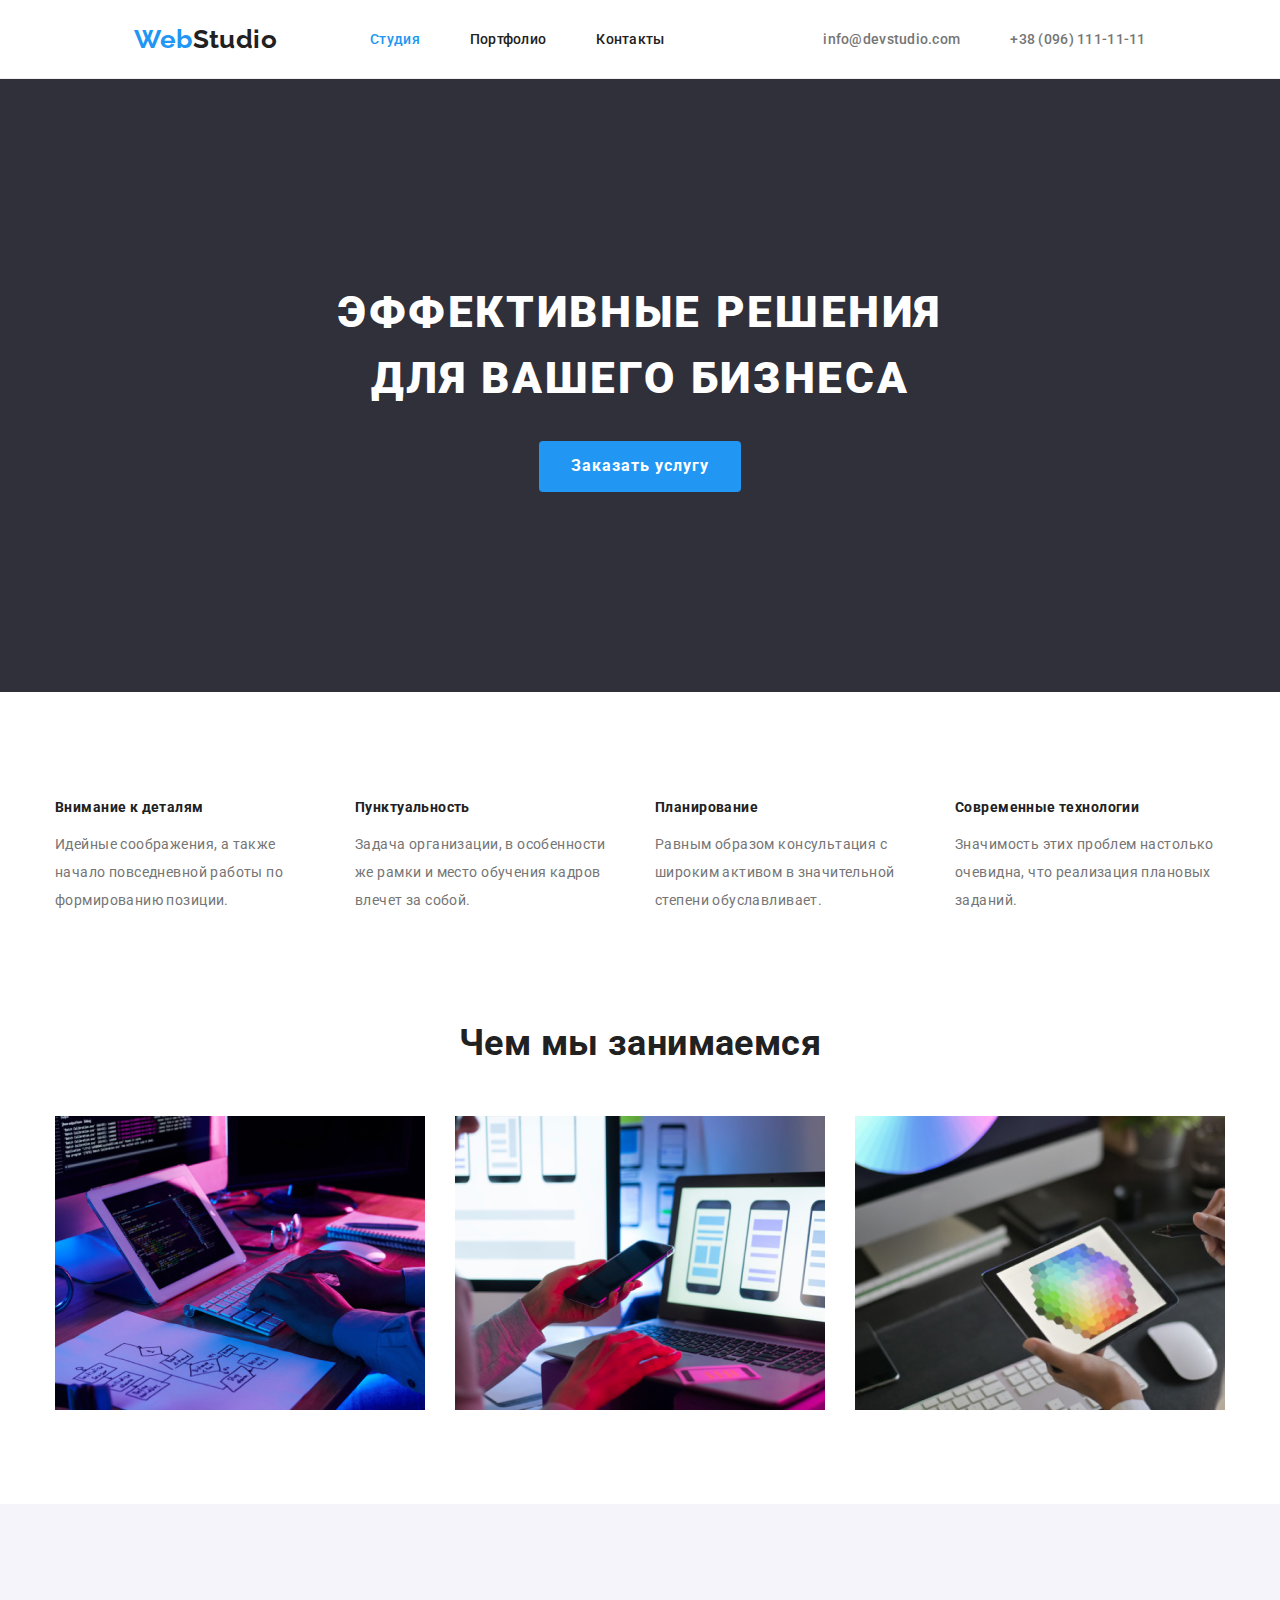
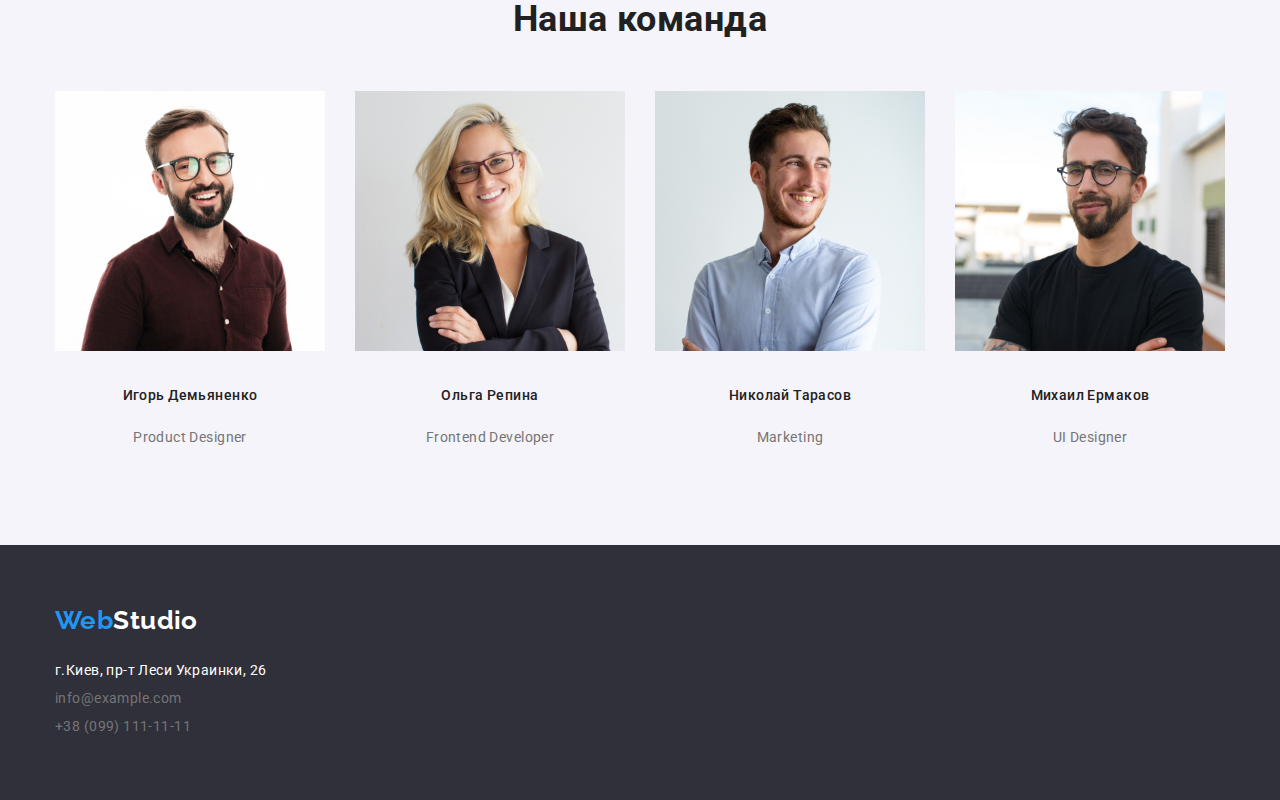
==== index.html @ 6da89112 "start" ====
<!DOCTYPE html>
<html lang="ru">
<head>
    <meta charset="UTF-8">
    <meta http-equiv="X-UA-Compatible" content="IE=edge">
    <meta name="viewport" content="width=device-width, initial-scale=1.0">
    <link href="https://fonts.googleapis.com/css2?family=Raleway:wght@700&family=Roboto:wght@400;500;700;900&display=swap" rel="stylesheet">
    <title>WebStudio - IT решения для бизнеса</title>
    <link rel="stylesheet" href="https://cdnjs.cloudflare.com/ajax/libs/modern-normalize/1.1.0/modern-normalize.css"/>
    <link rel="stylesheet" href="/css/style.css">
</head>
<body>
    <!--Header-->
    <header>
        <div class="container header-container">
            <nav class="nav-container">
                <a href="#" class="logo"><span>Web</span>Studio</a>
                <ul class="site-nav list item-nav-container">
                    <li><a href="" class="link current">Студия</a></li>
                    <li><a href="/portfolio.html" class="link">Портфолио</a></li>
                    <li><a href="" class="link">Контакты</a></li>
                </ul>            
            </nav>
            <ul class="site-contact list item-contact-nav-container">
                <li><a href="mailto:info@devstudio.com" class="link">info@devstudio.com</a></li>
                <li><a href="tel:+38096111111" class="link">+38 (096) 111-11-11</a></li>
            </ul>
        </div>
    </header>
    <!--main-->
    <main>
        <!--Heroes-->
        <section class="heroes-section">
            <div class="container heroes">
                <h1 class="title">Эффективные решения для вашего бизнеса</h1>
                <a class="order-button" type="button">Заказать услугу</a>
            </div>
        </section>

        <!--Advantage-->
        <section class="section">
            <div class="container">
                <h2 class="section-title hide-title">Преимущества WebStudio</h2>
                <ul class="advantage-list list">
                    <li>
                        <h3 class="title">Внимание к деталям</h3>
                        <p>Идейные соображения, а также начало повседневной работы по формированию позиции.</p>
                    </li>
                    <li>
                        <h3 class="title">Пунктуальность</h3>
                        <p>Задача организации, в особенности же рамки и место обучения кадров влечет за собой.</p>
                    </li>
                    <li>
                        <h3 class="title">Планирование</h3>
                        <p>Равным образом консультация с широким активом в значительной степени обуславливает.</p>
                    </li>
                    <li>
                        <h3 class="title">Современные технологии</h3>
                        <p>Значимость этих проблем настолько очевидна, что реализация плановых заданий.</p>
                    </li>
                </ul>
            </div>
        <!--What are we doing-->
            <div class="container">
                <h2 class="section-title">Чем мы занимаемся</h2>
                <ul class="list image-list">
                    <li><img src="./images/img-1.jpg" alt="Разработка сайта"></li>
                    <li><img src="./images/img-2.jpg" alt="Разработка мобильный приложений"></li>
                    <li><img src="./images/img-3.jpg" alt="Брендинг и нейминг"></li>
                </ul>
            </div>           
        </section>
        <!--Our Team-->
        <section class="section team-section">
            <div class="container team-container">
            <h2 class="section-title">Наша команда</h2>
            <ul class="list team-list">
                <li>
                    <img src="./images/img-4.jpg" alt="Product Designer">
                    <p class="team">Игорь Демьяненко</p>
                    <p class="team-discript">Product Designer</p>
                </li>
                <li>
                    <img src="./images/img-5.jpg" alt="Frontend Developer">
                    <p class="team">Ольга Репина</p>
                    <p class="team-discript">Frontend Developer</p>
                </li>
                <li>
                    <img src="./images/img-6.jpg" alt="Marketing">
                    <p class="team">Николай Тарасов</p>
                    <p class="team-discript">Marketing</p>
                </li>
                <li>
                    <img src="./images/img-7.jpg" alt="UI Designer">
                    <p class="team">Михаил Ермаков</p>
                    <p class="team-discript">UI Designer</p>
                </li>
            </ul>
        </div>
        </section>
    </main>
    <!--footer-->
    <footer>
    <div class="footer-container container">
        <p class="logo"><span>Web</span>Studio</p>
        <address class="adress">
            <ul class="footer-contact list">
                <li><span>г.Киев, пр-т Леси Украинки, 26</span></li>
                <li><a class="link" href="mailto:info@example.com">info@example.com</a></li>
                <li><a class="link" href="tel:+380991111111">+38 (099) 111-11-11</a></li>
            </ul>
        </address>
    </div>
    </footer>
</body>
</html>
---- css/style.css ----
/*
main
Color background #FFFFFF; 
Color background second #F5F4FA; 
text
Цвет основной (абзацы текст описания) #757575
Цвет дополнительный (Заголовки, меню) #212121;
elements
Color acsent(button) #2196F3
*/
*,
*::before,
*::after{
    box-sizing: border-box;
}

:root{
    --main-text-color:#757575;
    --title-text-color:#212121;
    --accent-text-color:#2196F3;
    --main-bg-color: #FFFFFF;
    --second-bg-color:rgba(245, 244, 250, 1);
    --button-disable:#F5F4FA;
    --button-active:#2196F3;
    --boder-color:#EEEEEE;
}
body{
    background: var(--main-bg-color);  
    color: var(--main-text-color);
    font-family: Roboto, sans-serif;
    font-size: 14px;
    font-weight: 400;
    line-height: 2;
    letter-spacing: 0.03em;
    margin: 0;
}
.list{
    list-style: none;
    padding: 0;
    margin-top: 0;
    margin-bottom: 0;
}

/*Navigation*/
.logo{
    font-size: 26px;
    font-family: Raleway, serif;
    font-weight: 700;
    color: var(--title-text-color);
    line-height: 1.17;
    text-decoration: none;
}
.logo span{
    color: var(--accent-text-color);
}
.site-nav .link{
    font-weight: 500;
    color: var(--title-text-color);
    text-decoration: none;
    letter-spacing: 0.02em;
}
.site-nav .link:hover,
.site-nav .link:hover {
    color: var(--accent-text-color);
}
.site-nav .link.current{
    color: var(--accent-text-color);
}
.site-contact .link{
    font-weight: 500;
    color: var(--main-text-color);
    letter-spacing: 0.02em;
    text-decoration: none;
}
.site-contact .link:hover,
.site-contact .link:hover{
    color: var(--accent-text-color);
}

/*FLEX*/
.container{
    width: 1200px;
  
    padding-left: 15px;
    padding-right: 15px;
    padding-top: 0;
    padding-bottom: 0;
   
    margin-left: auto;
    margin-right: auto;
    margin-top: 0;
    margin-bottom: 0;
}

header{
    border-bottom: 1px solid var(--boder-color);
}
 .nav-container, .header-container,
 .item-contact-nav-container {
    display: flex;
    align-items: center;
}
.nav-container{
    padding-top: 24px;
    padding-bottom: 24px;
}
.header-container{
    justify-content: space-around;
}
.nav-container>a{

    margin-right: 93px;
}
.item-nav-container{
    display: flex;
}
.item-nav-container>li:not(:last-child){
    margin-right: 50px;
}
.item-contact-nav-container>li:not(:last-child){
    margin-right: 50px;
 }
/*Common section*/
.section{
   padding-top: 94px;
   padding-bottom: 94px;
   margin-top: o;
   margin-bottom: 0;
}
.section-title{
    color: var(--title-text-color);
    font-size: 36px;
    font-weight: 700;
    line-height: 1.22;
    text-align: center;
    margin-top: 0;
    margin-bottom: 50px;
}
/*Heroes*/
.heroes-section{
    background: #2F303A;
}
.heroes{
    text-align: center;
    padding-top: 200px;
    padding-bottom: 200px;
    padding-left: 252px;
    padding-right: 252px;
    margin-left: auto;
    margin-right: auto;
}
.heroes .title{
    background: #2F303A;
    font-size: 44px;
    font-weight: 900;
    line-height: 1.5;
    letter-spacing: 0.06em;
    color: var(--main-bg-color);
    text-transform: uppercase;
    margin-top: 0;
    margin-bottom: 30px;
}
.order-button{
    display: inline-block;

    margin-top: 0;
    margin-bottom: 0;
    padding-top: 10px;
    padding-bottom: 10px;
    padding-left: 32px;
    padding-right: 32px;

    font-size: 16px;
    font-weight: 700;
    line-height: 1.89;
    letter-spacing: 0.06em;
    color: var(--main-bg-color);
    background-color: var(--accent-text-color);

    border-radius: 4px;
}
/*advantage*/
.advantage-list{
    display: flex;
    padding-left: 0;
    margin-top: 0;
    margin-bottom: 94px;
}
.advantage-list>li{
    width: 270px;
}
.advantage-list>li:not(:last-child){
    margin-right: 30px;
}
.advantage-list .title{
    font-size: 14px;
    font-weight: 700;
    line-height: 1.14;
    color: var(--title-text-color);
}
.hide-title{
    display:none;
}
/*what we are doing*/
.image-list{
  display: flex;  
  padding-left: 0;
  margin-top: 0;
  margin-bottom: 0;
}
.image-list>li:not(:last-child){
    margin-right: 30px;
}
.image-list img{
    display: block;
    width: 100%;
    height: auto;
    margin-bottom: 0;
}
/*our team*/
.team-section{
    background-color: var(--second-bg-color);
}
.team-container p{
    text-align: center;
}
.team-container .team{
    color: var(--title-text-color);
    font-weight: 500;
    margin-top: 0;
    margin-bottom: 10;
}
.team-container .team-discript{
    margin-top: 0;
    margin-bottom: 0;
}
.team-list{
    display: flex;
    justify-content: center;
    padding-left: 0;
    margin-top: 0;
    margin-bottom: 0;
}
.team-list>li:not(:last-child){
    margin-right: 30px;
}
.team-list img{
    display: block;
    margin-bottom: 30px;
    width: 100%;
    height: auto;
}
/*footer*/
footer{
    background-color: #2F303A;
}
.footer-container{
    padding-top: 60px;
    padding-bottom: 60px;
}
.footer-container .logo{
    color:var(--main-bg-color);
    margin-top: 0;
    margin-bottom: 20px;
}
.adress{
font-style:normal;
}
.footer-contact .link{
    text-decoration: none;
    color: var(--main-text-color);
}
.footer-contact span{
    color: var(--main-bg-color);
}
.footer-contact{
    padding-left: 0;
}

/*PAGE Portfolio*/
.portfolio-filtr{
display: flex;
justify-content: center;
margin-top: 0;
margin-bottom: 56px;
}

.portfolio-filtr>li:not(:last-child){
margin-right: 8px;
}
.link-button{
    display: inline-block;
    padding: 6px 22px 6px 22px;
    text-decoration: none;
    font-size: 16px;
    font-weight: 500;
    line-height: 1.62;
    font-weight: 500;
    border-radius: 4px;
}

.link-button.active{
 color: var(--main-bg-color);
 background-color: var(--button-active);
} 
.link-button.disable{
  color: var(--title-text-color);  
  background-color: var(--button-disable); 
}

.portfolio .project-name{
    color: var(--title-text-color);
    font-size: 18px;
    font-weight: 700;
    line-height: 2;
    letter-spacing: 0.06em;
}
.portfolio .project-name{
    color: var(--main-text-color);
    line-height: 1.88;
}

.portfolio-cases{
    display: flex;
    flex-wrap: wrap;
    margin: -15px;
}

.portfolio-cases>li{
    margin: 15px;
    flex-basis: calc((100%-(15px*6))/3);
}
.portfolio-cases img{
display: block;
width: 100%;
height: auto;
}
.project-container{
    padding-top: 20px;
    padding-bottom: 20px;
    padding-left: 24px;
    padding-right: 24px;
    border-left: 1px solid var(--boder-color);
    border-right: 1px solid var(--boder-color);
    border-bottom: 1px solid var(--boder-color);
}
.project{
color: var(--title-text-color);
font-size: 18px;
line-height: 2;
    font-weight: 700;
    margin-top: 0;
    margin-bottom: 4px;
}
.project-content{
    font-size: 16px;
    line-height: 1.88;
        font-weight: 400;
        margin-top: 0;
        margin-bottom: 0;
    }
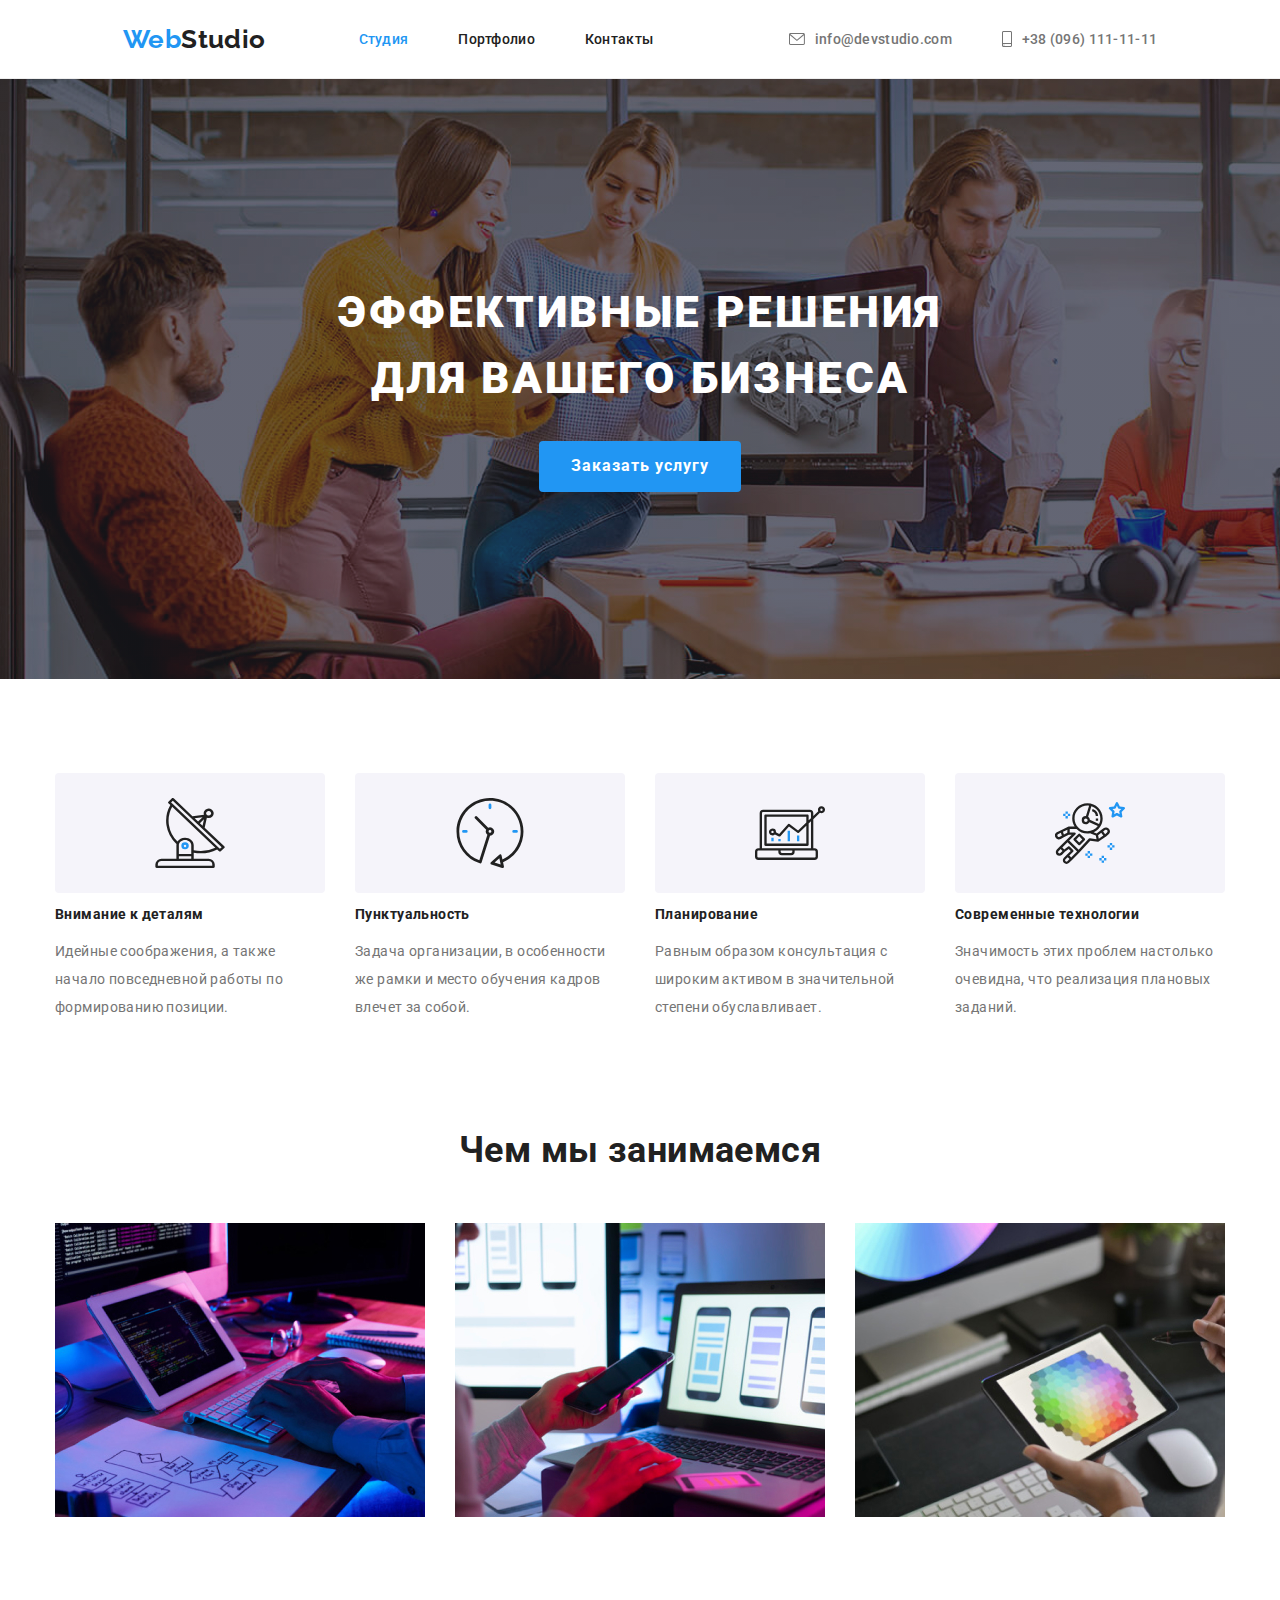
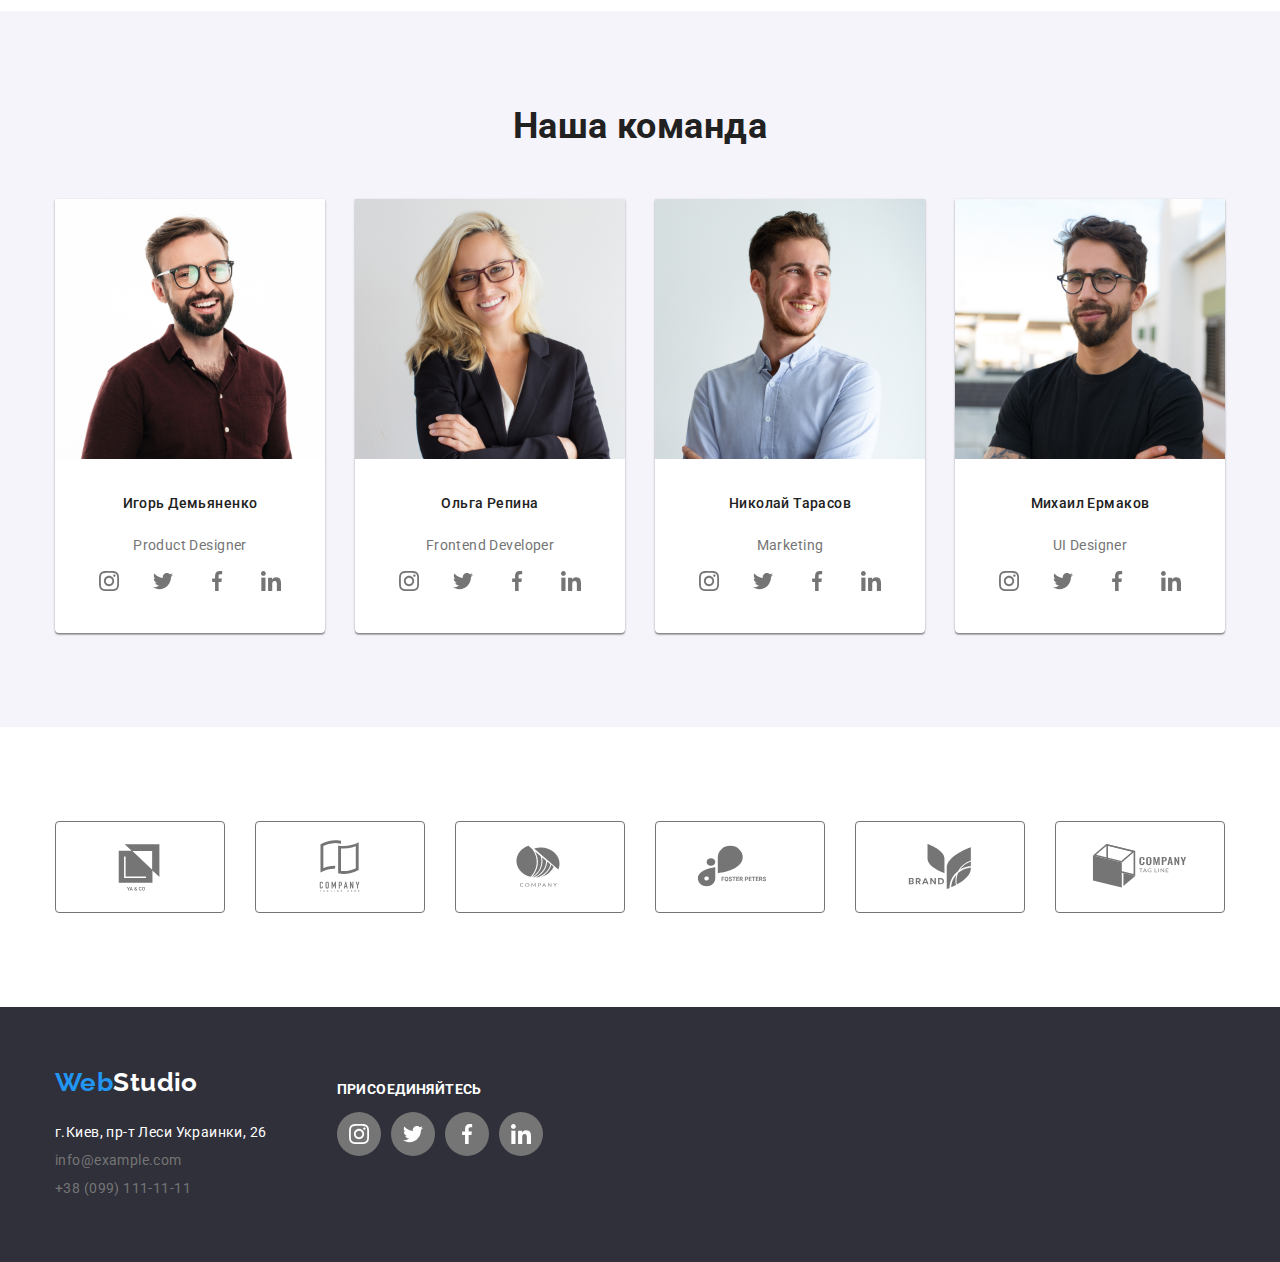
==== commit 31ce60d9: "add section add svg" ====
--- a/index.html
+++ b/index.html
@@ -22,8 +22,8 @@
                 </ul>            
             </nav>
             <ul class="site-contact list item-contact-nav-container">
-                <li><a href="mailto:info@devstudio.com" class="link">info@devstudio.com</a></li>
-                <li><a href="tel:+38096111111" class="link">+38 (096) 111-11-11</a></li>
+                <li class="contactlist-item"><a href="mailto:info@devstudio.com" class="link contact-link"><svg class="mail-icon"><use href="./images/icons.svg#envelope"></use></svg>info@devstudio.com</a></li>
+                <li class="contactlist-item"><a href="tel:+38096111111" class="link contact-link"><svg class="tel-icon"><use href="./images/icons.svg#smartphone"></use></svg>+38 (096) 111-11-11</a></li>
             </ul>
         </div>
     </header>
@@ -36,25 +36,28 @@
                 <a class="order-button" type="button">Заказать услугу</a>
             </div>
         </section>
-
         <!--Advantage-->
         <section class="section">
             <div class="container">
                 <h2 class="section-title hide-title">Преимущества WebStudio</h2>
                 <ul class="advantage-list list">
                     <li>
+                        <div class="icon-adv"><img src="./images/details-1.svg#details-1" alt="Внимание деталей"></div>
                         <h3 class="title">Внимание к деталям</h3>
                         <p>Идейные соображения, а также начало повседневной работы по формированию позиции.</p>
                     </li>
                     <li>
+                        <div class="icon-adv"><img src="./images/clock-1.svg#clock-1" alt="Пунктуальность"></div>
                         <h3 class="title">Пунктуальность</h3>
                         <p>Задача организации, в особенности же рамки и место обучения кадров влечет за собой.</p>
                     </li>
                     <li>
+                        <div class="icon-adv"><img src="./images/diagram-1.svg#diagram-1" alt="Планирование"></div>
                         <h3 class="title">Планирование</h3>
                         <p>Равным образом консультация с широким активом в значительной степени обуславливает.</p>
                     </li>
                     <li>
+                        <div class="icon-adv"><img src="./images/astronaut-1.svg#astronaut-1" alt="Технологии"></div>
                         <h3 class="title">Современные технологии</h3>
                         <p>Значимость этих проблем настолько очевидна, что реализация плановых заданий.</p>
                     </li>
@@ -79,37 +82,86 @@
                     <img src="./images/img-4.jpg" alt="Product Designer">
                     <p class="team">Игорь Демьяненко</p>
                     <p class="team-discript">Product Designer</p>
+                    <ul class="list social-media-list">
+                        <li class="icon-block"><a href="#" class="common-smm-link team-smm-link"><svg class="smm-icon"><use href="./images/icons.svg#instagram"></use></svg></a></li>
+                        <li class="icon-block"><a href="#" class="common-smm-link team-smm-link"><svg class="smm-icon"><use href="./images/icons.svg#twitter"></use></svg></a></li>
+                        <li class="icon-block"><a href="#" class="common-smm-link team-smm-link"><svg class="smm-icon"><use href="./images/icons.svg#facebook"></use></svg></a></li>
+                        <li class="icon-block"><a href="#" class="common-smm-link team-smm-link"><svg class="smm-icon"><use href="./images/icons.svg#linkedin"></use></svg></a></li>
+                    </ul>
                 </li>
                 <li>
                     <img src="./images/img-5.jpg" alt="Frontend Developer">
                     <p class="team">Ольга Репина</p>
                     <p class="team-discript">Frontend Developer</p>
+                    <ul class="list social-media-list">
+                        <li class="icon-block"><a href="#" class="common-smm-link team-smm-link"><svg class="smm-icon"><use href="./images/icons.svg#instagram"></use></svg></a></li>
+                        <li class="icon-block"><a href="#" class="common-smm-link team-smm-link"><svg class="smm-icon"><use href="./images/icons.svg#twitter"></use></svg></a></li>
+                        <li class="icon-block"><a href="#" class="common-smm-link team-smm-link"><svg class="smm-icon"><use href="./images/icons.svg#facebook"></use></svg></a></li>
+                        <li class="icon-block"><a href="#" class="common-smm-link team-smm-link"><svg class="smm-icon"><use href="./images/icons.svg#linkedin"></use></svg></a></li>
+                    </ul>
                 </li>
                 <li>
                     <img src="./images/img-6.jpg" alt="Marketing">
                     <p class="team">Николай Тарасов</p>
                     <p class="team-discript">Marketing</p>
+                    <ul class="list social-media-list">
+                        <li class="icon-block"><a href="#" class="common-smm-link team-smm-link"><svg class="smm-icon"><use href="./images/icons.svg#instagram"></use></svg></a></li>
+                        <li class="icon-block"><a href="#" class="common-smm-link team-smm-link"><svg class="smm-icon"><use href="./images/icons.svg#twitter"></use></svg></a></li>
+                        <li class="icon-block"><a href="#" class="common-smm-link team-smm-link"><svg class="smm-icon"><use href="./images/icons.svg#facebook"></use></svg></a></li>
+                        <li class="icon-block"><a href="#" class="common-smm-link team-smm-link"><svg class="smm-icon"><use href="./images/icons.svg#linkedin"></use></svg></a></li>
+                    </ul>
                 </li>
                 <li>
                     <img src="./images/img-7.jpg" alt="UI Designer">
                     <p class="team">Михаил Ермаков</p>
                     <p class="team-discript">UI Designer</p>
+                    <ul class="list social-media-list">
+                        <li class="icon-block"><a href="#" class="common-smm-link team-smm-link"><svg class="smm-icon"><use href="./images/icons.svg#instagram"></use></svg></a></li>
+                        <li class="icon-block"><a href="#" class="common-smm-link team-smm-link"><svg class="smm-icon"><use href="./images/icons.svg#twitter"></use></svg></a></li>
+                        <li class="icon-block"><a href="#" class="common-smm-link team-smm-link"><svg class="smm-icon"><use href="./images/icons.svg#facebook"></use></svg></a></li>
+                        <li class="icon-block"><a href="#" class="common-smm-link team-smm-link"><svg class="smm-icon"><use href="./images/icons.svg#linkedin"></use></svg></a></li>
+                    </ul>
                 </li>
             </ul>
         </div>
+        </section>
+         <!--Our Clients-->
+        <section class="section clients-section">
+            <ul class="clients-list list">
+                <li><a href="#" class="clients-link"><svg class="client-icon"><use href="./images/icons.svg#yaco-logo"></use></svg></a></li>
+                <li><a href="#" class="clients-link"><svg class="client-icon"><use href="./images/icons.svg#tagline-logo"></use></svg></a></li>
+                <li><a href="#" class="clients-link"><svg class="client-icon"><use href="./images/icons.svg#company-logo"></use></svg></a></li>
+                <li><a href="#" class="clients-link"><svg class="client-icon"><use href="./images/icons.svg#foster-logo"></use></svg></a></li>
+                <li><a href="#" class="clients-link"><svg class="client-icon"><use href="./images/icons.svg#brand-logo"></use></svg></a></li>
+                <li><a href="#" class="clients-link"><svg class="client-icon"><use href="./images/icons.svg#tag-line-logo"></use></svg></a></li>
+            </ul>
         </section>
     </main>
     <!--footer-->
     <footer>
     <div class="footer-container container">
-        <p class="logo"><span>Web</span>Studio</p>
-        <address class="adress">
-            <ul class="footer-contact list">
-                <li><span>г.Киев, пр-т Леси Украинки, 26</span></li>
-                <li><a class="link" href="mailto:info@example.com">info@example.com</a></li>
-                <li><a class="link" href="tel:+380991111111">+38 (099) 111-11-11</a></li>
-            </ul>
-        </address>
+        <ul class="footer-list list">
+            <li>
+                <p class="logo"><span>Web</span>Studio</p>
+                <address class="adress">
+                    <ul class="footer-contact list">
+                        <li><span>г.Киев, пр-т Леси Украинки, 26</span></li>
+                        <li><a class="footer-link" href="mailto:info@example.com">info@example.com</a></li>
+                        <li><a class="footer-link" href="tel:+380991111111">+38 (099) 111-11-11</a></li>
+                    </ul>
+                </address>
+            </li>
+            <li>
+                <p class="footer-second-discript">присоединяйтесь</p>
+                <ul class="list social-media-list">
+                    <li class="icon-block"><a href="#" class="common-smm-link footer-smm-link"><svg class="smm-icon"><use href="./images/icons.svg#instagram"></use></svg></a></li>
+                    <li class="icon-block"><a href="#" class="common-smm-link footer-smm-link"><svg class="smm-icon"><use href="./images/icons.svg#twitter"></use></svg></a></li>
+                    <li class="icon-block"><a href="#" class="common-smm-link footer-smm-link"><svg class="smm-icon"><use href="./images/icons.svg#facebook"></use></svg></a></li>
+                    <li class="icon-block"><a href="#" class="common-smm-link footer-smm-link"><svg class="smm-icon"><use href="./images/icons.svg#linkedin"></use></svg></a></li>
+                </ul>
+                </ul>
+            </li>
+        </ul>   
     </div>
     </footer>
 </body>
--- a/css/style.css
+++ b/css/style.css
@@ -66,15 +66,37 @@
 .site-nav .link.current{
     color: var(--accent-text-color);
 }
+.mail-icon{
+    width:16px; 
+    height:12px;
+    margin-right: 10px;
+}
+.tel-icon{
+    width:10px; 
+    height:16px;
+    margin-right: 10px;
+}
 .site-contact .link{
     font-weight: 500;
     color: var(--main-text-color);
     letter-spacing: 0.02em;
     text-decoration: none;
 }
-.site-contact .link:hover,
-.site-contact .link:hover{
+.contactlist-item{
+    display: flex;
+    justify-content: center;
+    align-items: center;
+}
+.link,.contact-link{
+    display: flex;
+    justify-content: center;
+    align-items: center;
+    fill: var(--main-text-color);
+}
+
+.contact-link:hover{
     color: var(--accent-text-color);
+    fill: var(--accent-text-color);
 }
 
 /*FLEX*/
@@ -138,7 +160,13 @@
 }
 /*Heroes*/
 .heroes-section{
-    background: #2F303A;
+    margin-left: auto;
+    margin-right: auto;
+    background-image: linear-gradient(to top,rgba(47, 48, 58, 0.4),rgba(47, 48, 58, 0.4)),url("/images/heroes-bg-1.jpg");
+    background-size: cover, cover;
+    background-repeat: no-repeat, no-repeat;
+    max-width: 1600px;
+    height: 600px;
 }
 .heroes{
     text-align: center;
@@ -150,7 +178,6 @@
     margin-right: auto;
 }
 .heroes .title{
-    background: #2F303A;
     font-size: 44px;
     font-weight: 900;
     line-height: 1.5;
@@ -198,6 +225,22 @@
     line-height: 1.14;
     color: var(--title-text-color);
 }
+.icon-adv img{
+    display: block;
+    margin-left: auto;
+    margin-right: auto;
+    width: 70px;
+    height: 70px;
+}
+.icon-adv{
+    display: flex;
+    justify-content: center;
+    align-items: center;
+    width: 270px;
+    height: 120px;
+    background-color: var(--second-bg-color);
+    border-radius: 4px;
+}
 .hide-title{
     display:none;
 }
@@ -241,6 +284,17 @@
     margin-top: 0;
     margin-bottom: 0;
 }
+.team-list>li{
+    padding-bottom: 30px;
+    background-color: var(--main-bg-color);
+
+    border-bottom-left-radius: 4px;
+    border-bottom-right-radius: 4px;
+
+    box-shadow: 0 2px 1px rgba(0, 0, 0, 0.2),
+                0 1px 1px rgba(0, 0, 0, 0.2),
+                0 1px 3px rgba(0, 0, 0, 0.2);
+}
 .team-list>li:not(:last-child){
     margin-right: 30px;
 }
@@ -250,6 +304,72 @@
     width: 100%;
     height: auto;
 }
+/* smm links */
+.social-media-list{
+    display: flex;
+    justify-content: center;
+}
+.icon-block:not(:last-child){
+margin-right: 10px;
+}
+.icon-block{
+    border: none;   
+}
+/* common SMM link */
+.common-smm-link{
+    display: inline-flex;
+    justify-content: center;
+    align-items: center;
+    width: 44px;
+    height: 44px; 
+    border-radius: 50%;
+}
+.smm-icon{
+    width:20px;
+    height:20px;
+}
+/* team smm link  */
+.team-smm-link{
+    background-color:  var(--main-bg-color);
+    fill: var(--main-text-color);
+}
+
+.team-smm-link:hover{
+    background-color: var(--button-active);
+    fill: var(--main-bg-color);
+}
+/* Our CLIENTS */
+.clients-list{
+    display: flex;
+    justify-content:center;
+    align-items: center;
+}
+.clients-list>li:not(:last-child){
+    margin-right: 30px;
+}
+.client-icon{
+    width: 106px;
+    height: 60px;    
+}
+
+.clients-list .clients-link{
+    display: inline-flex;
+    justify-content: center;
+    align-items: center;
+
+    width: 170px;
+    height: 92px; 
+
+    border: 1px solid var(--main-text-color);
+    border-radius: 4px;
+    fill: var(--main-text-color);
+}
+
+.clients-list .clients-link:hover{
+    border-color: var(--button-active);
+    fill: var(--button-active);
+}
+
 /*footer*/
 footer{
     background-color: #2F303A;
@@ -258,6 +378,13 @@
     padding-top: 60px;
     padding-bottom: 60px;
 }
+.footer-list{
+    display: flex;
+    justify-content: left;
+}
+.footer-list>li:not(:last-child){
+    margin-right: 70px;
+}
 .footer-container .logo{
     color:var(--main-bg-color);
     margin-top: 0;
@@ -266,7 +393,7 @@
 .adress{
 font-style:normal;
 }
-.footer-contact .link{
+.footer-link{
     text-decoration: none;
     color: var(--main-text-color);
 }
@@ -276,7 +403,22 @@
 .footer-contact{
     padding-left: 0;
 }
-
+/* footer "Присоединитесь" */
+.footer-second-discript{
+    font-size: 14px;
+    line-height: 1.17;
+    font-weight: 700;
+    text-transform:uppercase;
+    color: var(--main-bg-color);
+}
+/* footer smm links */
+.footer-smm-link{ 
+    background-color:  var(--main-text-color);
+    fill: var(--main-bg-color);
+}
+.footer-smm-link:hover{
+    background-color: var(--button-active);
+}
 /*PAGE Portfolio*/
 .portfolio-filtr{
 display: flex;
@@ -284,7 +426,6 @@
 margin-top: 0;
 margin-bottom: 56px;
 }
-
 .portfolio-filtr>li:not(:last-child){
 margin-right: 8px;
 }
@@ -299,9 +440,22 @@
     border-radius: 4px;
 }
 
+.link-button:hover{
+ color: var(--main-bg-color);
+ background-color: var(--button-active);
+
+ box-shadow: 0 2px 2px rgba(0,0,0,0.12),
+             0 1px 2px rgba(0,0,0,0.08),
+             0 3px 1px rgba(0, 0, 0, 0.1);
+}
+
 .link-button.active{
  color: var(--main-bg-color);
  background-color: var(--button-active);
+ 
+ box-shadow: 0 2px 2px rgba(0,0,0,0.12),
+             0 1px 2px rgba(0,0,0,0.08),
+             0 3px 1px rgba(0, 0, 0, 0.1);
 } 
 .link-button.disable{
   color: var(--title-text-color);  
@@ -325,7 +479,11 @@
     flex-wrap: wrap;
     margin: -15px;
 }
-
+.portfolio-cases>li:hover{
+    box-shadow: 1px 4px 6px rgba(0,0,0,0.16),
+                0 4px 4px rgba(0,0,0,0.06),
+                0 1px 1px rgba(0,0,0,0.12);
+}
 .portfolio-cases>li{
     margin: 15px;
     flex-basis: calc((100%-(15px*6))/3);
